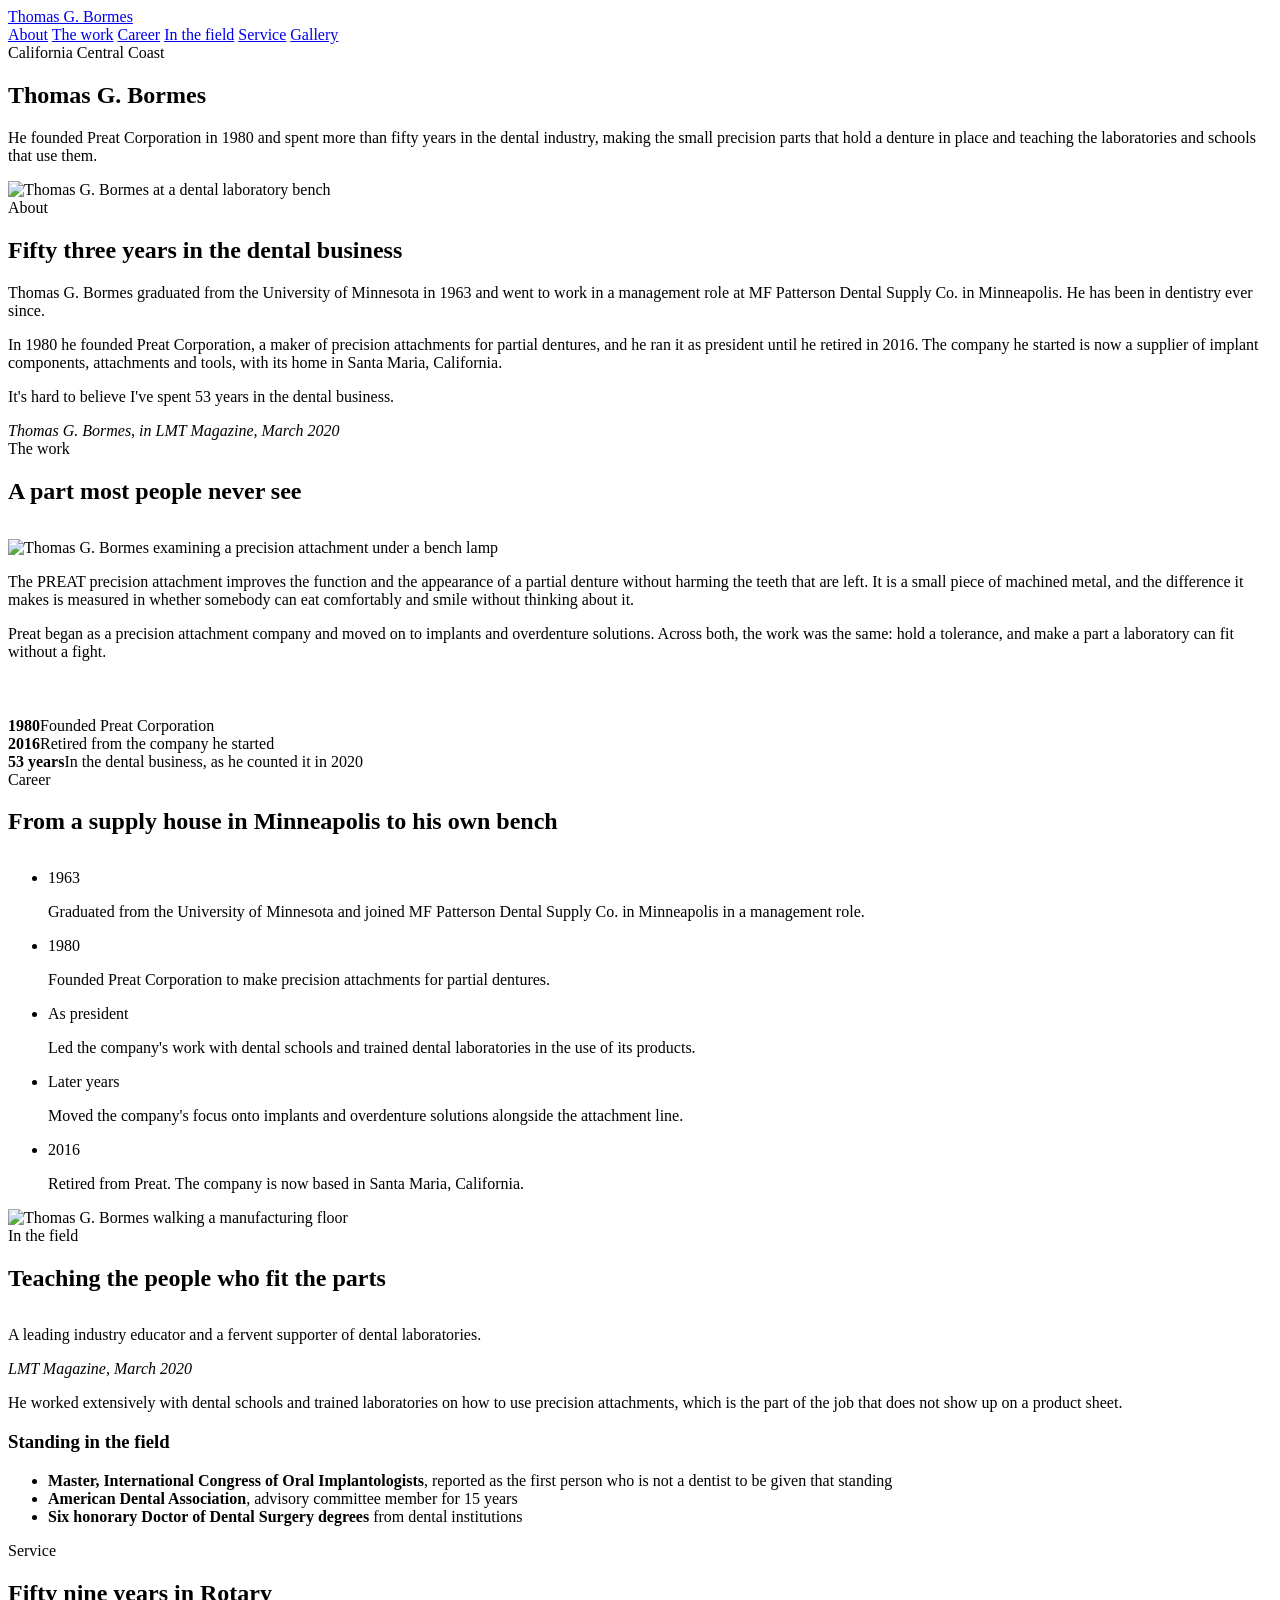
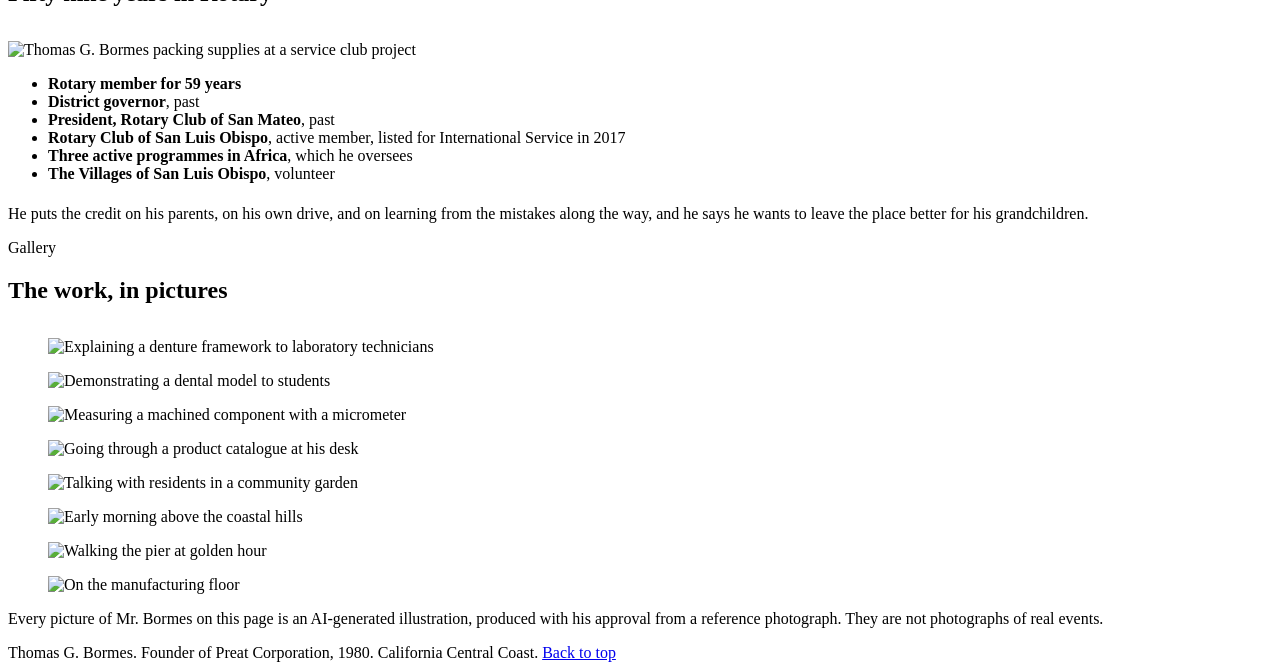
==== index.html @ 0acda12f "Add files via upload" ====
<!DOCTYPE html>
<html lang="en">
<head>
<meta charset="utf-8">
<meta name="viewport" content="width=device-width, initial-scale=1, shrink-to-fit=no">
<meta name="robots" content="noindex, nofollow"><!-- staging on github.io. Remove this line and the Disallow in robots.txt when the site moves to his own domain. -->
<title>Thomas G. Bormes | Founder of Preat Corporation</title>
<meta name="description" content="Thomas G. Bormes founded Preat Corporation in 1980 and spent more than fifty years in the dental industry, building precision attachments for dentures and teaching the laboratories and schools that use them.">
<link rel="icon" href="img/favicon.ico">
<link href="css/bundle.min.css" rel="stylesheet">
<link href="css/style.css" rel="stylesheet">
<link href="css/tb.css" rel="stylesheet">
</head>
<body class="tb">

<nav class="tb-nav">
  <div class="tb-wrap">
    <a class="tb-brand" href="#home">Thomas G. Bormes</a>
    <div class="tb-links">
      <a href="#about">About</a>
      <a href="#work">The work</a>
      <a href="#career">Career</a>
      <a href="#field">In the field</a>
      <a href="#service">Service</a>
      <a href="#gallery">Gallery</a>
    </div>
  </div>
</nav>

<section id="home" class="tb-hero">
  <span class="tb-scrim"></span>
  <div class="tb-wrap">
    <span class="tb-eyebrow">California Central Coast</span>
    <h1>Thomas G. Bormes</h1>
    <div class="tb-rule"></div>
    <p>He founded Preat Corporation in 1980 and spent more than fifty years in the dental industry, making the small precision parts that hold a denture in place and teaching the laboratories and schools that use them.</p>
  </div>
</section>

<section id="about">
  <div class="tb-wrap">
    <div class="tb-grid tb-two">
      <div class="tb-portrait"><img src="img/01-portrait.jpg" alt="Thomas G. Bormes at a dental laboratory bench" width="760" height="950"></div>
      <div>
        <span class="tb-eyebrow">About</span>
        <h2>Fifty three years in the dental business</h2>
        <p>Thomas G. Bormes graduated from the University of Minnesota in 1963 and went to work in a management role at MF Patterson Dental Supply Co. in Minneapolis. He has been in dentistry ever since.</p>
        <p>In 1980 he founded Preat Corporation, a maker of precision attachments for partial dentures, and he ran it as president until he retired in 2016. The company he started is now a supplier of implant components, attachments and tools, with its home in Santa Maria, California.</p>
        <div class="tb-quote">
          <p>It's hard to believe I've spent 53 years in the dental business.</p>
          <cite>Thomas G. Bormes, in LMT Magazine, March 2020</cite>
        </div>
      </div>
    </div>
  </div>
</section>

<section class="tb-cream" id="work">
  <div class="tb-wrap">
    <span class="tb-eyebrow">The work</span>
    <h2>A part most people never see</h2>
    <div class="tb-rule"></div>
    <div class="tb-grid tb-two" style="margin-top:34px">
      <div class="tb-shot"><img src="img/03-bench.jpg" alt="Thomas G. Bormes examining a precision attachment under a bench lamp" width="1200" height="900"></div>
      <div>
        <p>The PREAT precision attachment improves the function and the appearance of a partial denture without harming the teeth that are left. It is a small piece of machined metal, and the difference it makes is measured in whether somebody can eat comfortably and smile without thinking about it.</p>
        <p>Preat began as a precision attachment company and moved on to implants and overdenture solutions. Across both, the work was the same: hold a tolerance, and make a part a laboratory can fit without a fight.</p>
      </div>
    </div>
    <div class="tb-facts" style="margin-top:56px">
      <div class="tb-fact"><b>1980</b><span>Founded Preat Corporation</span></div>
      <div class="tb-fact"><b>2016</b><span>Retired from the company he started</span></div>
      <div class="tb-fact"><b>53 years</b><span>In the dental business, as he counted it in 2020</span></div>
    </div>
  </div>
</section>

<section id="career">
  <div class="tb-wrap">
    <span class="tb-eyebrow">Career</span>
    <h2>From a supply house in Minneapolis to his own bench</h2>
    <div class="tb-rule"></div>
    <div class="tb-grid tb-two" style="margin-top:34px">
      <div>
        <ul class="tb-time">
          <li><span class="tb-when">1963</span><p>Graduated from the University of Minnesota and joined MF Patterson Dental Supply Co. in Minneapolis in a management role.</p></li>
          <li><span class="tb-when">1980</span><p>Founded Preat Corporation to make precision attachments for partial dentures.</p></li>
          <li><span class="tb-when">As president</span><p>Led the company's work with dental schools and trained dental laboratories in the use of its products.</p></li>
          <li><span class="tb-when">Later years</span><p>Moved the company's focus onto implants and overdenture solutions alongside the attachment line.</p></li>
          <li><span class="tb-when">2016</span><p>Retired from Preat. The company is now based in Santa Maria, California.</p></li>
        </ul>
      </div>
      <div class="tb-shot"><img src="img/05-floor.jpg" alt="Thomas G. Bormes walking a manufacturing floor" width="760" height="950"></div>
    </div>
  </div>
</section>

<section class="tb-deep" id="field">
  <div class="tb-wrap">
    <span class="tb-eyebrow">In the field</span>
    <h2>Teaching the people who fit the parts</h2>
    <div class="tb-rule"></div>
    <div class="tb-grid tb-two" style="margin-top:34px">
      <div>
        <div class="tb-quote">
          <p>A leading industry educator and a fervent supporter of dental laboratories.</p>
          <cite>LMT Magazine, March 2020</cite>
        </div>
        <p>He worked extensively with dental schools and trained laboratories on how to use precision attachments, which is the part of the job that does not show up on a product sheet.</p>
      </div>
      <div>
        <h3>Standing in the field</h3>
        <ul class="tb-list">
          <li><b>Master, International Congress of Oral Implantologists</b>, reported as the first person who is not a dentist to be given that standing</li>
          <li><b>American Dental Association</b>, advisory committee member for 15 years</li>
          <li><b>Six honorary Doctor of Dental Surgery degrees</b> from dental institutions</li>
        </ul>
        <!-- Needs Client Confirmation: the year of the ICOI Master honour, the years on the ADA advisory committee, and which schools awarded the six honorary doctorates. No published source gives any of them, so no years appear above. -->
      </div>
    </div>
  </div>
</section>

<section id="service">
  <div class="tb-wrap">
    <span class="tb-eyebrow">Service</span>
    <h2>Fifty nine years in Rotary</h2>
    <div class="tb-rule"></div>
    <div class="tb-grid tb-two" style="margin-top:34px">
      <div class="tb-shot"><img src="img/09-service.jpg" alt="Thomas G. Bormes packing supplies at a service club project" width="1200" height="900"></div>
      <div>
        <ul class="tb-list">
          <li><b>Rotary member for 59 years</b></li>
          <li><b>District governor</b>, past</li>
          <li><b>President, Rotary Club of San Mateo</b>, past</li>
          <li><b>Rotary Club of San Luis Obispo</b>, active member, listed for International Service in 2017</li>
          <li><b>Three active programmes in Africa</b>, which he oversees</li>
          <li><b>The Villages of San Luis Obispo</b>, volunteer</li>
        </ul>
        <p style="margin-top:22px">He puts the credit on his parents, on his own drive, and on learning from the mistakes along the way, and he says he wants to leave the place better for his grandchildren.</p>
      </div>
    </div>
  </div>
</section>

<section class="tb-deep" id="gallery">
  <div class="tb-wrap">
    <span class="tb-eyebrow">Gallery</span>
    <h2>The work, in pictures</h2>
    <div class="tb-rule"></div>
    <div class="tb-gallery" style="margin-top:34px">
      <figure><img src="img/06-techs.jpg" alt="Explaining a denture framework to laboratory technicians" width="1100" height="917"></figure>
      <figure><img src="img/07-students.jpg" alt="Demonstrating a dental model to students" width="1200" height="900"></figure>
      <figure><img src="img/08-inspect.jpg" alt="Measuring a machined component with a micrometer" width="1200" height="900"></figure>
      <figure><img src="img/11-catalogue.jpg" alt="Going through a product catalogue at his desk" width="1200" height="900"></figure>
      <figure><img src="img/10-garden.jpg" alt="Talking with residents in a community garden" width="1200" height="900"></figure>
      <figure><img src="img/04-morning.jpg" alt="Early morning above the coastal hills" width="760" height="950"></figure>
      <figure><img src="img/12-pier.jpg" alt="Walking the pier at golden hour" width="1200" height="900"></figure>
      <figure><img src="img/05-floor.jpg" alt="On the manufacturing floor" width="760" height="950"></figure>
    </div>
    <p class="tb-note">Every picture of Mr. Bormes on this page is an AI-generated illustration, produced with his approval from a reference photograph. They are not photographs of real events.</p>
  </div>
</section>

<footer class="tb-foot">
  <div class="tb-wrap">
    <span>Thomas G. Bormes. Founder of Preat Corporation, 1980. California Central Coast.</span>
    <span><a href="#home">Back to top</a></span>
  </div>
</footer>
<!-- No contact form: this build had no email address on file for him, and an address is never guessed. Add a FormSubmit form here once he supplies one. -->
<script src="js/tb.js"></script>
</body>
</html>
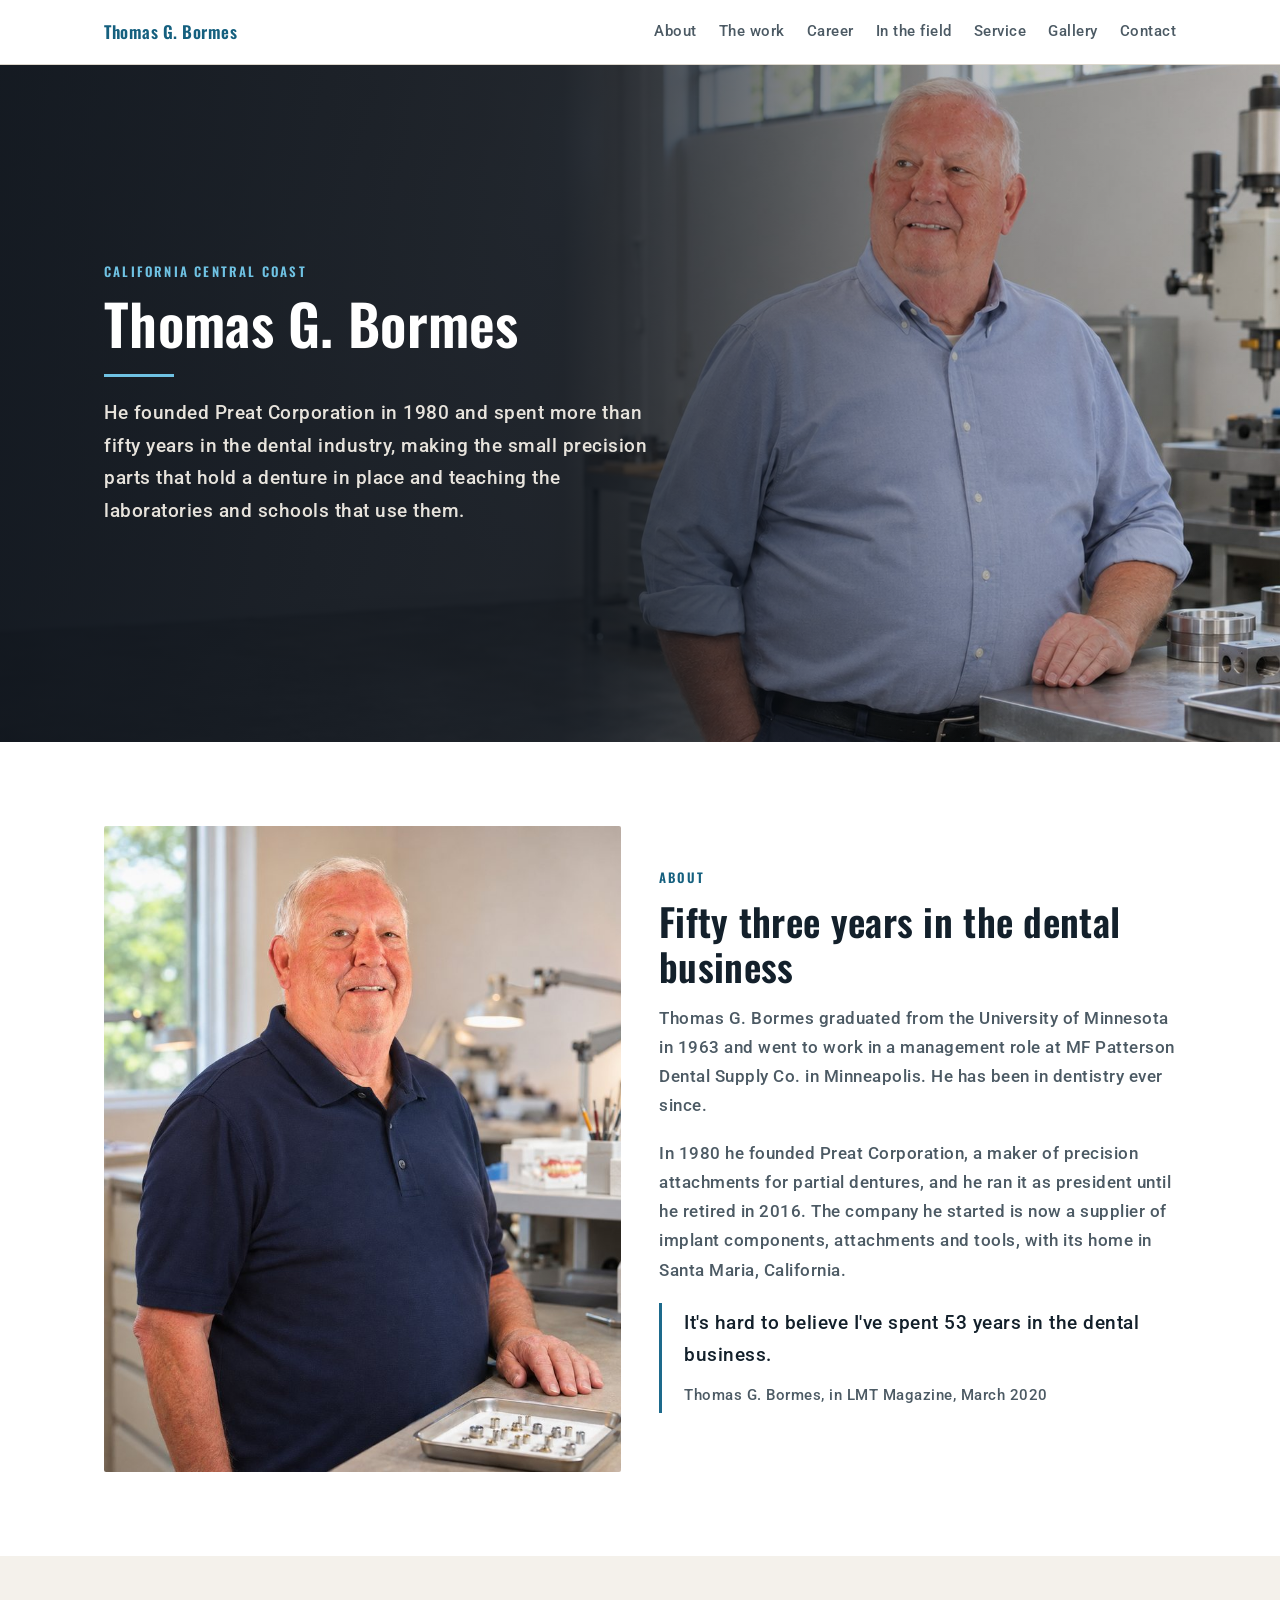
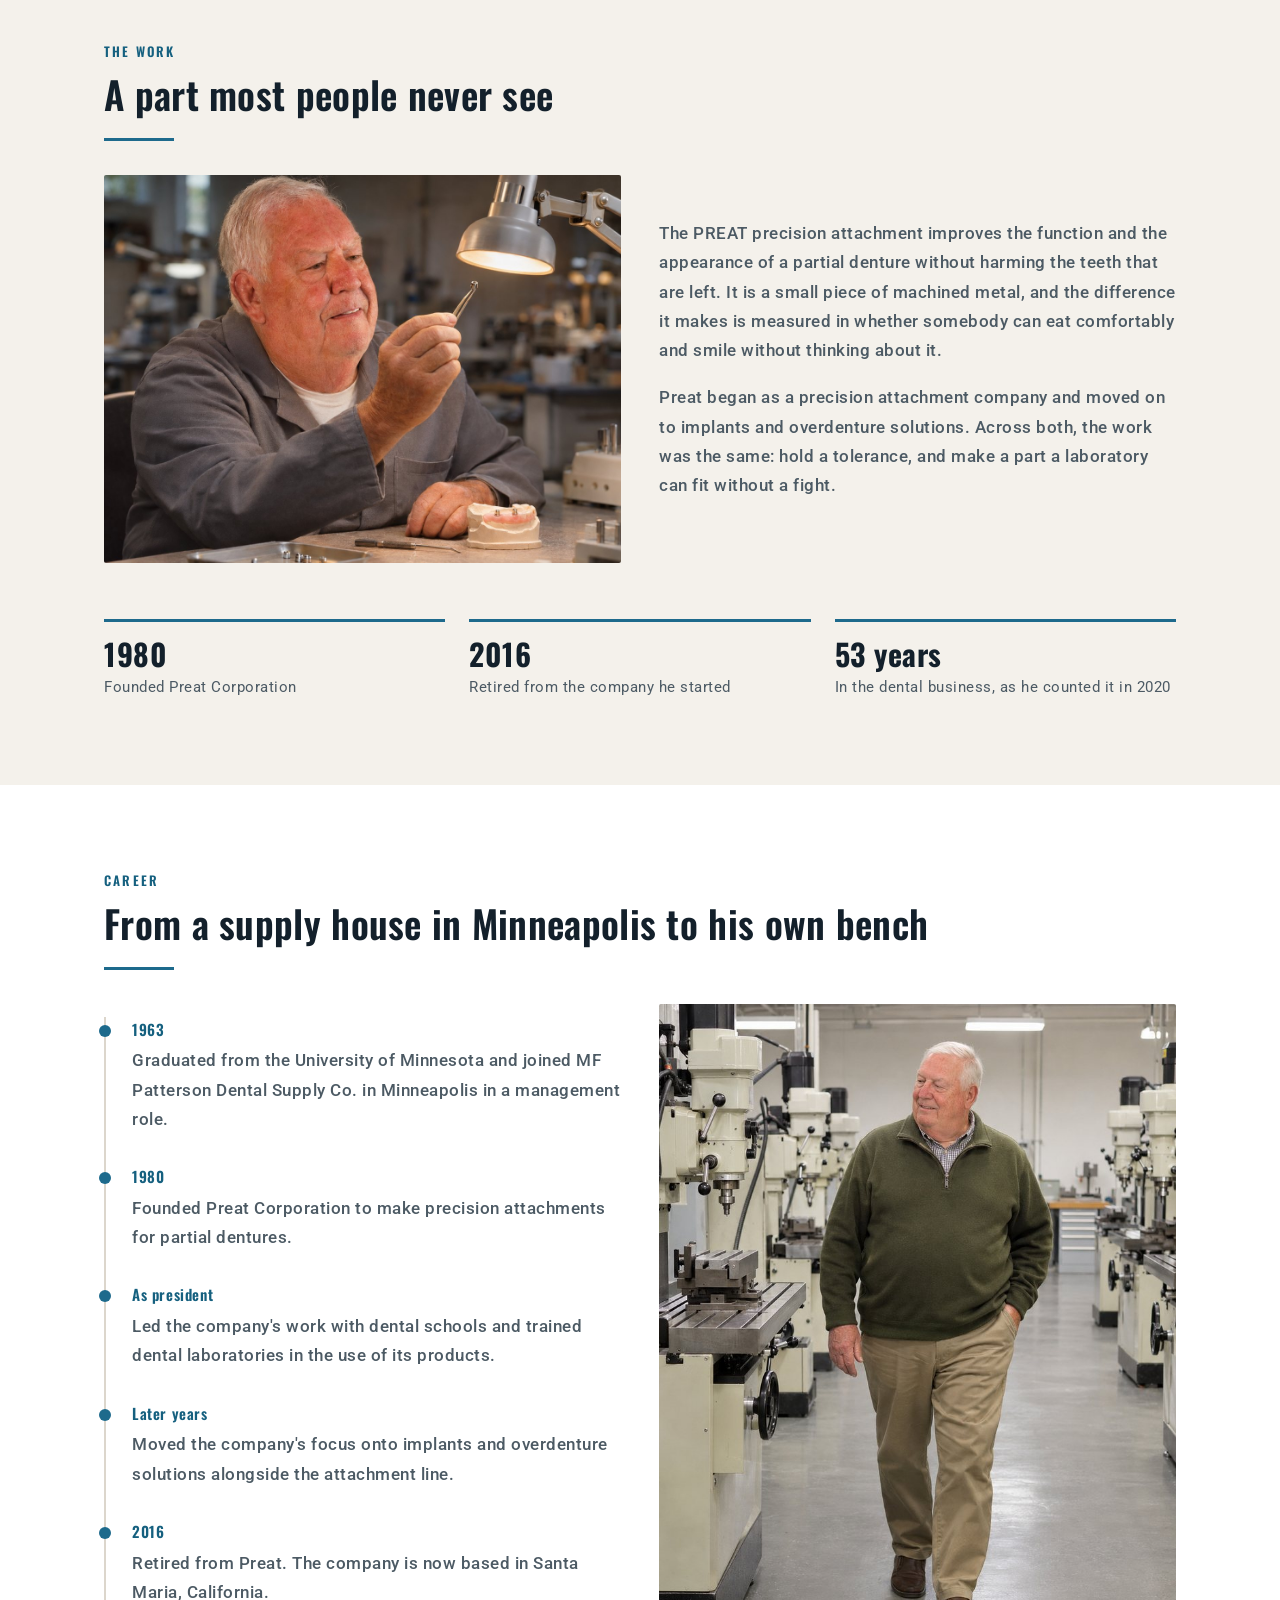
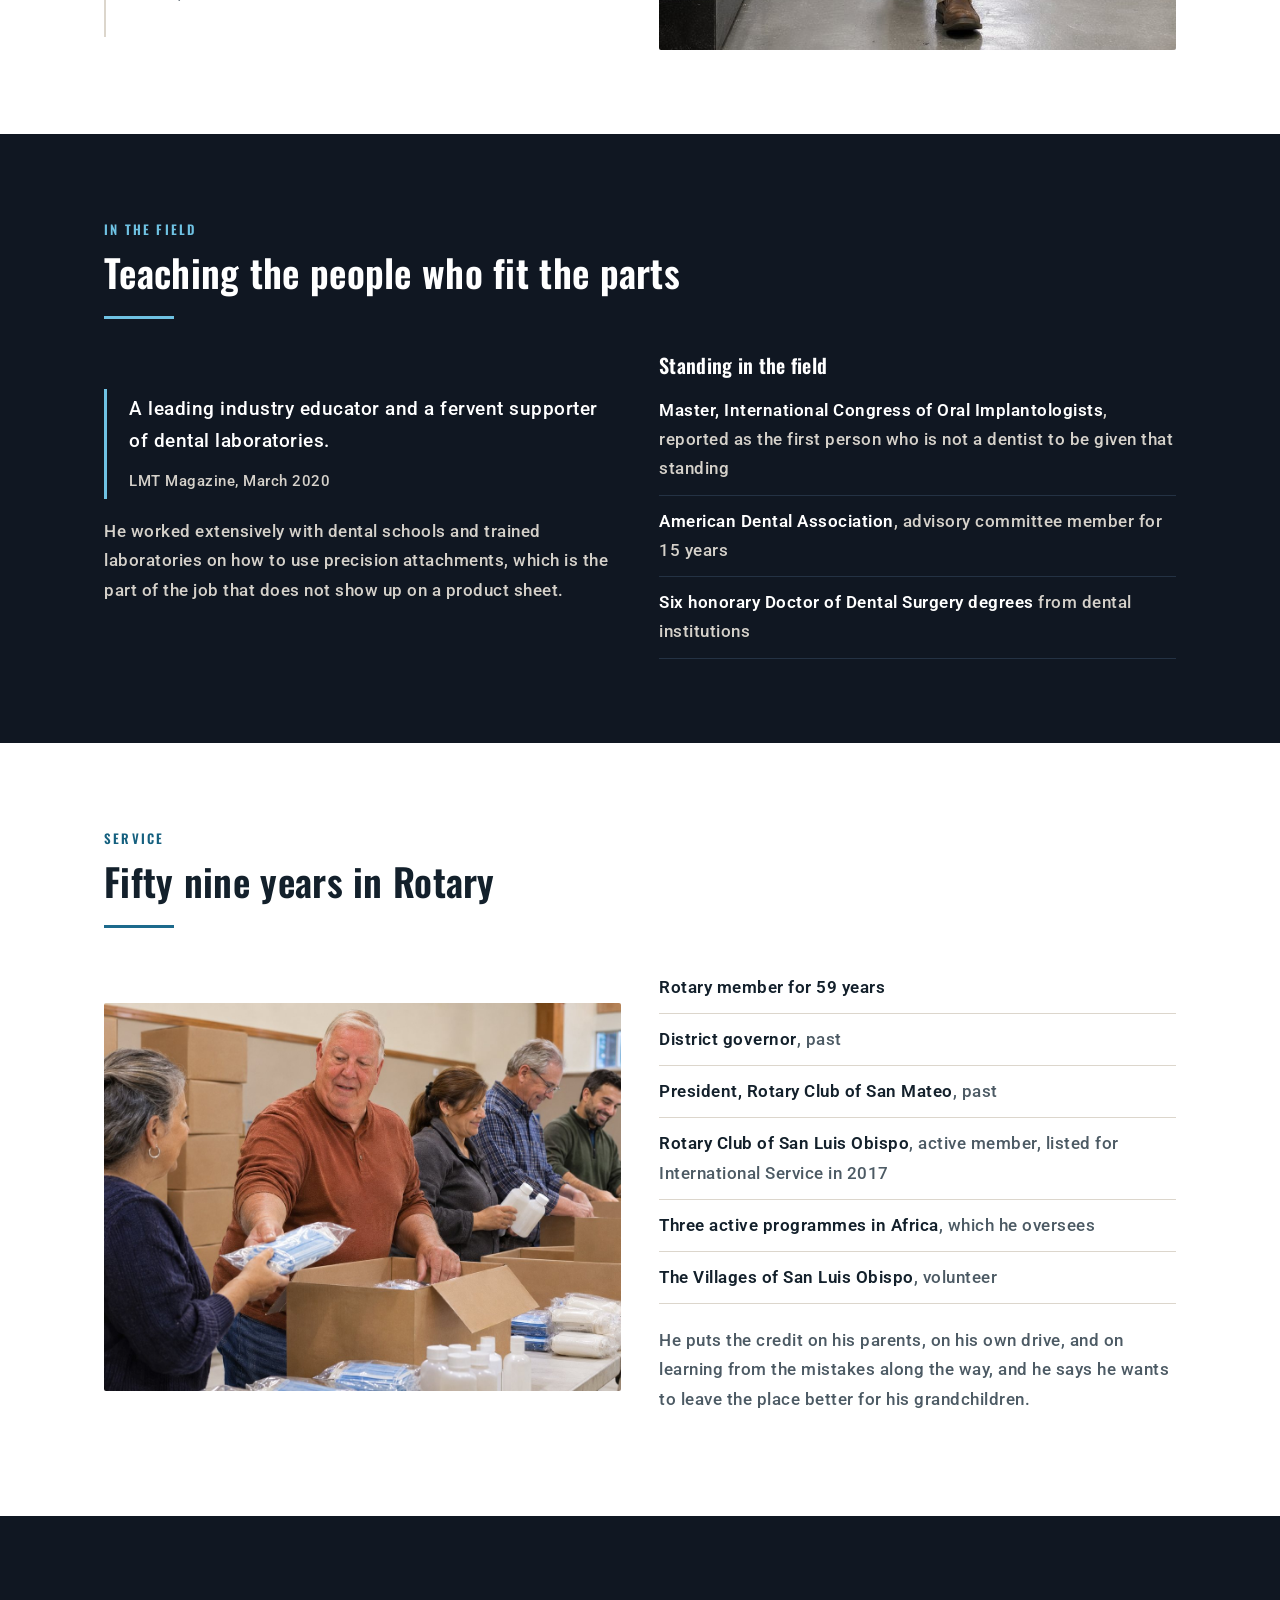
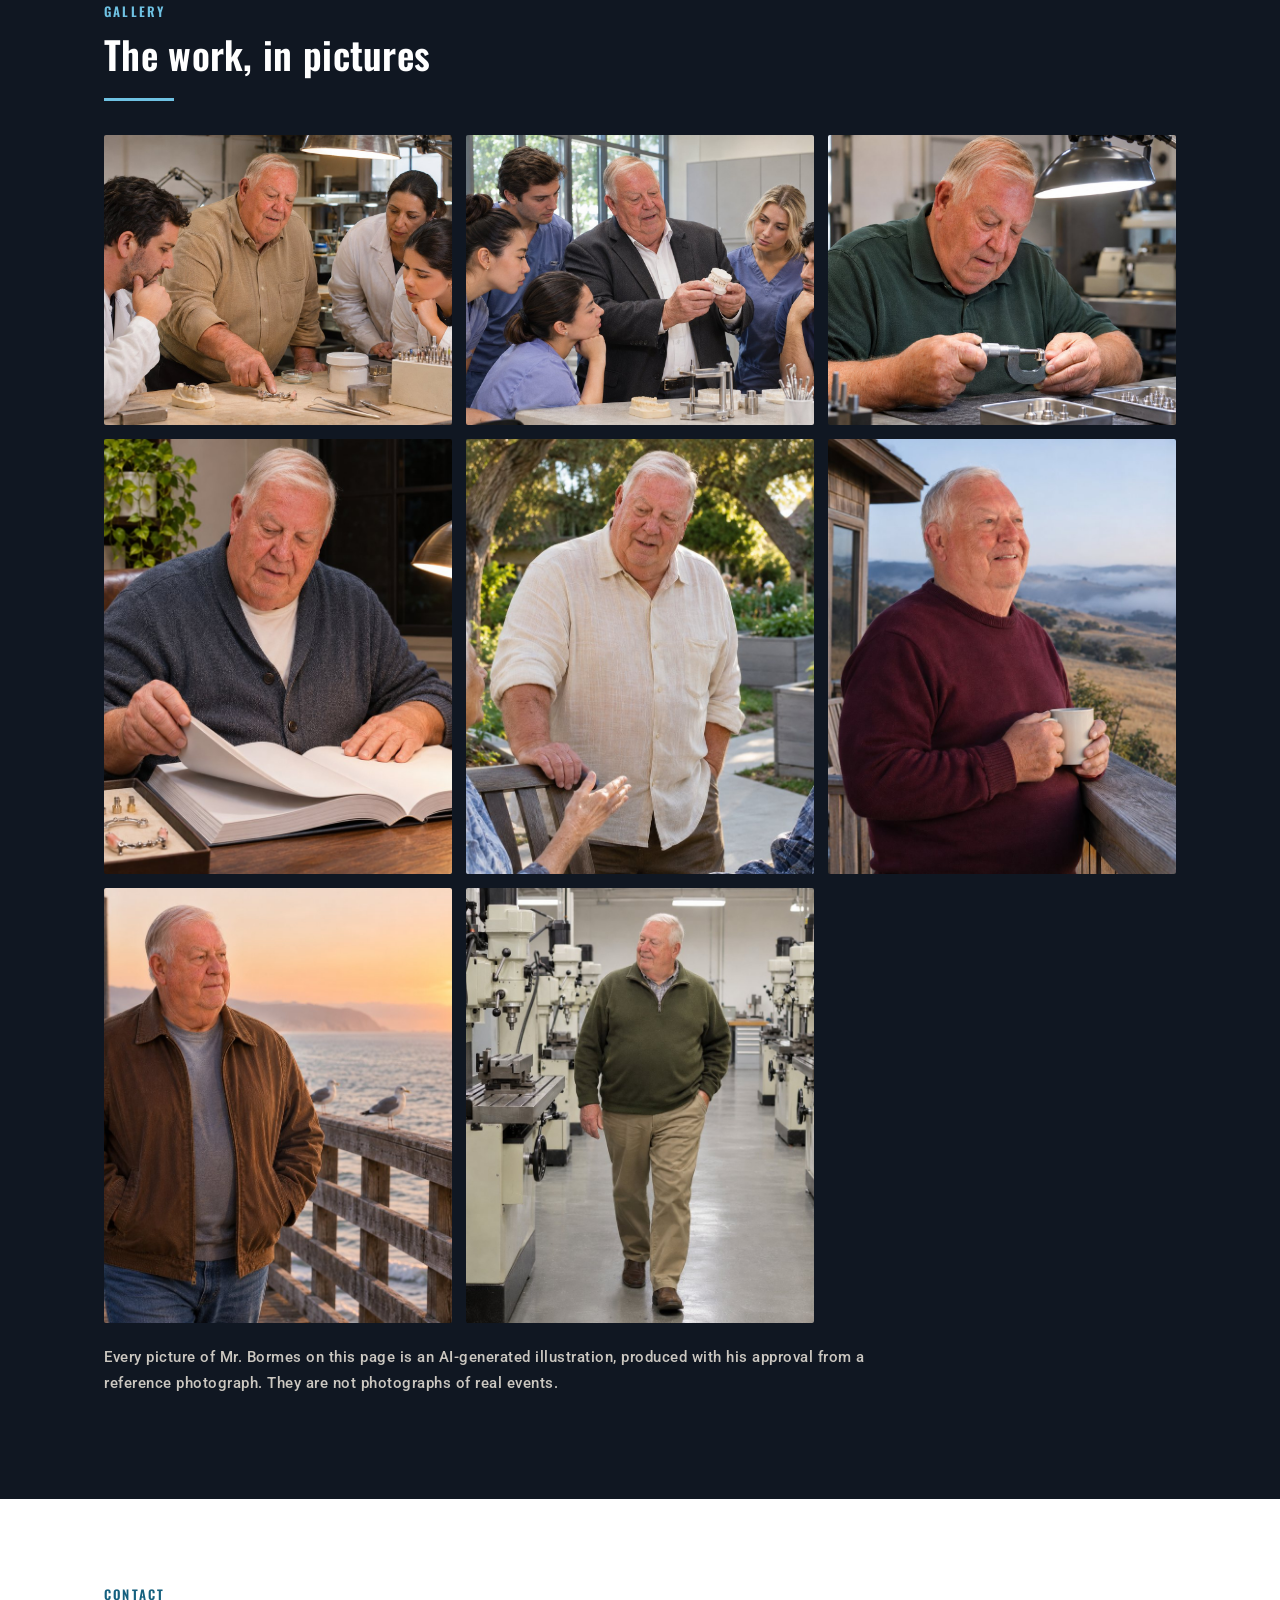
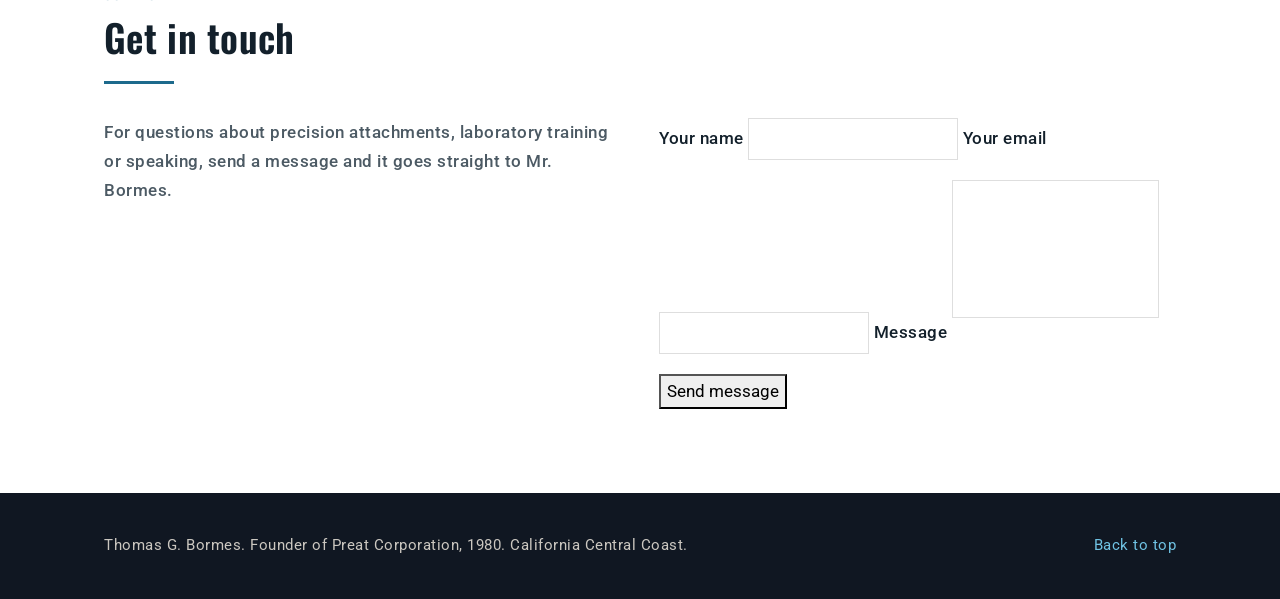
==== commit 5e97ae3e: "Add files via upload" ====
--- a/index.html
+++ b/index.html
@@ -23,6 +23,7 @@
       <a href="#field">In the field</a>
       <a href="#service">Service</a>
       <a href="#gallery">Gallery</a>
+      <a href="#contact">Contact</a>
     </div>
   </div>
 </nav>
@@ -162,13 +163,39 @@
   </div>
 </section>
 
+<section id="contact">
+  <div class="tb-wrap">
+    <span class="tb-eyebrow">Contact</span>
+    <h2>Get in touch</h2>
+    <div class="tb-rule"></div>
+    <div class="tb-grid tb-two" style="margin-top:34px;align-items:start">
+      <div>
+        <p style="margin-top:0">For questions about precision attachments, laboratory training or speaking, send a message and it goes straight to Mr. Bormes.</p>
+      </div>
+      <form class="tb-form" action="https://formsubmit.co/thomgbormes@gmail.com" method="POST">
+        <input type="hidden" name="_subject" value="Message from your website">
+        <input type="hidden" name="_captcha" value="false">
+        <input type="hidden" name="_template" value="table">
+        <input type="hidden" name="_next" value="https://ranatahirbilal.github.io/thomas-bormes/thanks.html">
+        <input type="text" name="_honey" style="display:none" tabindex="-1" autocomplete="off">
+        <label for="cf-name">Your name</label>
+        <input id="cf-name" type="text" name="name" required autocomplete="name">
+        <label for="cf-email">Your email</label>
+        <input id="cf-email" type="email" name="email" required autocomplete="email">
+        <label for="cf-msg">Message</label>
+        <textarea id="cf-msg" name="message" rows="5" required></textarea>
+        <button type="submit">Send message</button>
+      </form>
+    </div>
+  </div>
+</section>
+
 <footer class="tb-foot">
   <div class="tb-wrap">
     <span>Thomas G. Bormes. Founder of Preat Corporation, 1980. California Central Coast.</span>
     <span><a href="#home">Back to top</a></span>
   </div>
 </footer>
-<!-- No contact form: this build had no email address on file for him, and an address is never guessed. Add a FormSubmit form here once he supplies one. -->
 <script src="js/tb.js"></script>
 </body>
 </html>
--- a/css/style.css
+++ b/css/style.css
@@ -0,0 +1,1469 @@
+/* ===================================
+    Table of Content
+====================================== */
+
+/*  
+  - Fonts
+  - Scrollbar
+  - General   
+  - Loader
+  - Navbar
+  - Side Menu
+  - Banner
+  - About Section
+  - Skills Section
+  - Work Section
+  - Reviews Section
+  - Client Section
+  - Blog section
+  - Contact Section
+  - Media Queries
+*/
+
+@import url('https://fonts.googleapis.com/css2?family=Oswald:wght@300;400;500;600;700&display=swap');
+@import url('https://fonts.googleapis.com/css2?family=Roboto:wght@100;300;400;500&display=swap');
+
+/* ===================================
+    Scrollbar
+====================================== */
+
+::-webkit-scrollbar {
+width: 8px;
+}
+::-webkit-scrollbar-track {
+width: 12px;
+border-left: 0 solid white;
+border-right: 0 solid white;
+}
+::-webkit-scrollbar-thumb {
+background:linear-gradient(30deg, #390e85  20%, #e41f50  80%);
+width: 0;
+height: 25%;
+transition: .5s ease;
+cursor: pointer;
+}
+
+
+/* ===================================
+    General
+====================================== */
+/
+
+body {
+ font-family: 'Roboto', sans-serif;
+  overflow-x: hidden;
+}
+
+span {
+  font-weight: 400;
+}
+
+a {
+  text-decoration: none;
+}
+
+
+/*Headings*/
+
+.heading {
+  font-size: 60px;
+  color: #202020;
+  font-weight: 700;
+  margin-bottom: 50px;
+  text-transform: uppercase;
+  font-family: 'Oswald', sans-serif;
+}
+.subheading{
+  color: #202020;
+  font-size: 18px; 
+  margin-bottom: 30px;
+  font-weight: 400;
+}
+
+.text {
+  font-size: 18px;
+  font-weight: 400;
+  color: #202020;
+  line-height: 32px;
+
+}
+.pink-text{
+  color: #e41f50;
+  font-weight: 700;
+}
+
+/*Social Icons*/
+
+.social-icons ul {
+  margin-bottom: 0px;
+}
+
+.social-icons ul li {
+  font-size: 15px;
+  display: inline-block;
+  margin-right: 5px;
+  margin-left: 5px;
+}
+
+.social-icons ul li a {
+  overflow: hidden;
+  border-radius: 50%;
+  display: block;
+  color: #fff;
+  height: 40px;
+  line-height: 40px;
+  width: 40px;
+  border: 1px solid transparent;
+  text-align: center;
+}
+
+/*Social icons hover*/
+.facebook-hovr:hover {color: #4267B2; transition: all 0.5s ease; background-color: #fff;}
+.twitter-hovr:hover {color: #1DA1F2; transition: all 0.5s ease; background-color: #fff;}
+.google-plus-hovr:hover {color: #fff; transition: all 0.5s ease;background-color: #fff;}
+.linked-in-hovr:hover {color: #2867B2; transition: all 0.5s ease; background-color: #fff;}
+.instagram-hovr:hover {color: #db4a39; transition: all 0.5s ease; background-color: #fff;}
+.gmail-hovr:hover {color: #D44638; transition: all 0.5s ease; background-color: #fff;}
+
+/*Social icons background hover*/
+
+.facebook-hover:hover {color: #fff; transition: all 0.5s ease; background-color: #4267B2;}
+.twitter-hover:hover {color: #fff; transition: all 0.5s ease; background-color: #1DA1F2;}
+.google-plus-hover:hover {color: #fff; transition: all 0.5s ease;background-color: #db4a39;}
+.linked-in-hover:hover {color: #fff; transition: all 0.5s ease; background-color: #2867B2;}
+.instagram-hover:hover{color: #fff !important;  transition: all .5s ease; 
+  background:linear-gradient(to bottom, #aa2fb5 0%, #f1762c 93%)!important;}
+.gmail-hover:hover {color: #fff; transition: all 0.5s ease; background-color: #D44638;}
+
+
+/*Button*/
+
+.btn {
+  z-index: 2;
+  letter-spacing: .5px;
+  border-radius: 0;
+  font-weight: 500;
+  overflow: hidden;
+  position: absolute;
+  line-height: inherit;
+  display: inline-block;
+  color: #fff;
+  border: 2px solid transparent;
+  text-transform: uppercase;
+  transition: all .5s ease !important;
+}
+
+.btn.button {
+  font-size: 14px !important;
+  font-weight: 500;
+  color: #fff;
+  padding: 9px 30px !important;
+  line-height: 1.8em !important;
+  cursor: pointer;
+  display: inline-block;
+  position: relative;
+  transition: 0.5s;
+  font-family: 'Roboto', sans-serif;
+}
+
+.btn.btn-rounded {
+  border-radius: 50px;
+}
+
+.btn.white-btn {
+  background: #fff;
+  border-color: #fff;
+  color: #4c4c4c;
+}
+
+.btn.pink-btn {
+  background: #e41f50;
+  border-color: #e41f50;
+}
+
+.btn.pruple-btn {
+  background: #390e85;
+  border-color:#390e85;
+}
+
+
+/*Button hover*/
+
+.btn.btn-hvr-pink:hover {
+  background-color: #e41f50;
+  border-color: #e41f50;
+  color: #fefefe;
+}
+
+.btn.btn-hvr-purple:hover {
+  background-color: #390e85;
+  border-color: #390e85;
+  color: #fff;
+}
+
+/* ===================================
+   Loader
+====================================== */
+.loader {
+  height: 100%;
+  width: 100%;
+  position: fixed;
+  overflow: hidden;
+  z-index: 11111111;
+  background: #FFFFFF;
+  display: flex;
+  justify-content: center;
+  flex-direction: column;
+  align-items: center;
+}
+.loader-spinner {
+  position: relative;
+  height: 100px;
+  width: 100px;
+  border: 4px solid transparent;
+  border-top-color: #e41f50;
+  border-left-color: #e41f50;
+  border-radius: 50%;
+  animation: spin 1.5s linear infinite;
+}
+.loader-spinner::before {
+  top: 15px;
+  left: 15px;
+  right: 15px;
+  bottom: 15px;
+  content: "";
+  position: absolute;
+  border: 4px solid transparent;
+  border-top-color:  #390e85;
+  border-left-color:  #390e85;
+  border-radius: 50%;
+  -webkit-animation: spinBack 1s linear infinite;
+  animation: spinBack 1s linear infinite;
+}
+@-webkit-keyframes spin {
+from {
+-webkit-transform: rotate(0deg);
+transform: rotate(0deg);
+}
+to {
+-webkit-transform: rotate(360deg);
+transform: rotate(360deg);
+}
+}
+@keyframes spin {
+from {
+-webkit-transform: rotate(0deg);
+transform: rotate(0deg);
+}
+to {
+-webkit-transform: rotate(360deg);
+transform: rotate(360deg);
+}
+}
+@-webkit-keyframes spinBack {
+from {
+-webkit-transform: rotate(0deg);
+transform: rotate(0deg);
+}
+to {
+-webkit-transform: rotate(-720deg);
+transform: rotate(-720deg);
+}
+}
+@keyframes spinBack {
+from {
+-webkit-transform: rotate(0deg);
+transform: rotate(0deg);
+}
+to {
+-webkit-transform: rotate(-720deg);
+transform: rotate(-720deg);
+}
+}
+/* ===================================
+    Navbar
+====================================== */
+
+
+/* nav top default */
+
+.navbar.navbar-top-default {
+  position: absolute;
+  top: 0;
+  z-index: 99;
+  overflow: hidden;
+  height: 200px;
+  width: 100%;
+  -webkit-transition: all .1s ease;
+  -moz-transition: all .1s ease;
+  -ms-transition: all .1s ease;
+  -o-transition: all .1s ease;
+  transition: all .1s ease;
+  background-color: transparent;
+}
+
+
+.header-appear .navbar-top-default {
+  height: 90px;
+  position: fixed;
+  z-index: 999;
+  background: linear-gradient(30deg, rgba(53, 13, 130, 0.9) 0%, rgba(128, 33, 181, 0.9) 100%);
+  -webkit-animation-name: animationFade;
+  -o-animation-name: animationFade;
+  animation-name: animationFade;
+  -webkit-animation-duration: 1s;
+  -o-animation-duration: 1s;
+  animation-duration: 1s;
+  -webkit-animation-fill-mode: both;
+  -o-animation-fill-mode: both;
+  animation-fill-mode: both;
+  -webkit-box-shadow: 0 10px 10px -10px rgba(0, 0, 0, 0.35);
+  box-shadow: 0 10px 10px -10px rgba(0, 0, 0, 0.35);
+}
+
+.header-appear .navbar-top-default .sidemenu_btn{
+  top: 30px;
+}
+
+@keyframes animationFade {
+    from { opacity: 0; -webkit-transform: translate3d(0, -100%, 0); transform: translate3d(0, -100%, 0);
+    }
+    to { opacity: 1; -webkit-transform: none; -o-transform: none; transform: none; }
+}
+
+.navbar .navbar-nav .nav-link {
+  font-size: 16px;
+  color: #fff;
+  font-weight: 600;
+  padding: 6px 6px;
+  margin-left: 20px;
+  margin-right: 50px;
+  transition: .5s ease;
+  transition: all .6s ease;
+  border: 2px solid transparent;
+  display: block;
+  text-transform: uppercase;
+  font-family: 'Oswald', sans-serif;
+}
+
+.navbar .navbar-nav {
+  margin-left: auto;
+}
+
+.navbar .navbar-nav .nav-link.active {
+  color: #fff;
+  transition: all .6s ease;
+}
+
+.navbar .navbar-nav .nav-link:hover {
+  color: #fff;
+  transition: all .6s ease;
+}
+
+.navbar .navbar-nav .nav-link:last-child {
+  margin-right: 0;
+}
+
+.navbar .navbar-nav .nav-link:after {
+  content: '';
+  display: block;
+  margin: auto;
+  height: 3px;
+  width: 0px;
+  background: transparent;
+  transition: width .5s ease, background-color .5s ease;
+}
+
+.navbar .navbar-nav .nav-link:hover:after {
+  width: 100%;
+  background: #fff;
+}
+.navbar .navbar-nav .nav-link.active:after {
+  width: 100%;
+  background: #fff;
+}
+
+
+/*side menu button*/
+
+.sidemenu_btn {
+  width: 36px;
+  padding: 6px;
+  right: 40px;
+  top: 86px;
+  z-index: 999;
+  margin-left: 16px;
+  cursor: pointer;
+  position: absolute;
+  display: inline-block;
+}
+
+.sidemenu_btn span {
+  height: 2px;
+  width: 100%;
+  background: #fff;
+  display: block;
+  margin: auto;
+  transition: .5s ease;
+}
+
+.sidemenu_btn:hover span:first-child,
+.sidemenu_btn:hover span:last-child {
+  width: 70%;
+  background-color: #fff;
+}
+
+.sidemenu_btn:hover span:nth-child(2) {
+  background-color: #fff;
+}
+
+.sidemenu_btn span:nth-child(2) {
+  margin: 4px 0;
+}
+
+
+/* ===================================
+    Side Menu
+====================================== */
+
+.side-menu {
+  top: 0;
+  right: 0;
+  width: 30%;
+  height: 100%;
+  z-index: 9999;
+  background: #5a179b;
+  transform: translate3d(100%, 0, 0);
+  transition: transform .5s ease;
+  position: fixed;
+  overflow: hidden;
+}
+
+.side-menu.left {
+  left: 0;
+  right: auto;
+  transform: translate3d(-100%, 0, 0);
+}
+
+.side-menu.before-side {
+  width: 280px;
+}
+
+.side-menu.side-menu-active,
+.side-menu.before-side {
+  transform: translate3d(0, 0, 0);
+}
+
+.pul-menu .side-menu.side-menu-active {
+  visibility: visible;
+  opacity: 1;
+}
+
+.side-menu .navbar-brand {
+  margin: 0 0 2.5rem 0;
+}
+.side-menu  .social-icons ul li{
+  margin-left: 0;
+  margin-right: 0;
+}
+
+/*Side overlay*/
+
+#close_side_menu {
+  top: 0;
+  left: 0;
+  width: 100%;
+  height: 100%;
+  display: none;
+  z-index: 1031;
+  opacity: 0.7;
+  background-color: #011321;
+  position: fixed;
+  transition: opacity 300ms cubic-bezier(0.895, 0.03, 0.685, 0.22);
+}
+
+/*side menu image*/
+.sidemenu-image {
+  position: absolute;
+  top: 28px;
+}
+
+/*side menu close btn*/
+
+.side-menu .btn-close {
+  height: 33px;
+  width: 33px;
+  top: 30px;
+  right: 25px;
+  cursor: pointer;
+  text-align: center;
+  position: absolute;
+  display: inline-block;
+}
+
+.side-menu.before-side .btn-close {
+  display: none;
+}
+
+.side-menu .btn-close::before,
+.side-menu .btn-close::after {
+  top: 5px;
+  left: 16px;
+  height: 24px;
+  width: 2px;
+  content: ' ';
+  background: #fff;
+  position: absolute;
+}
+
+.side-menu .btn-close:before {
+  transform: rotate(45deg);
+}
+
+.side-menu .btn-close:after {
+  transform: rotate(-45deg);
+}
+
+.side-menu .btn-close:hover {
+  animation: .8s rotate;
+}
+.side-menu .btn-close:hover {
+-webkit-animation: .8s rotate;
+animation: .8s rotate;
+}
+@-webkit-keyframes rotate {
+from{
+transform: rotate(0deg);
+}
+to{
+transform: rotate(360deg);
+}
+}
+@keyframes rotates {
+from{
+transform: rotate(0deg);
+}
+to{
+transform: rotate(360deg);
+}
+}
+
+/*side menu inner-wrapper*/
+
+.side-menu .inner-wrapper {
+  height: 100%;
+  padding: 3rem 4rem;
+  position: relative;
+  overflow-y: auto;
+  display: flex;
+  align-items: center;
+  text-align: left;
+  flex-wrap: wrap;
+}
+
+.pul-menu.pushwrap .side-menu .inner-wrapper {
+  padding: 3.5rem 2.5rem;
+}
+
+.side-menu .side-nav {
+  margin-bottom: 0px;
+  margin-top: 65px;
+  display: block;
+}
+
+.side-nav .navbar-nav .nav-item {
+  opacity: 0;
+  display: block;
+  margin: 15px 0;
+  padding: 0 !important;
+  transition: all 0.8s ease 500ms;
+  transform: translateY(30px);
+}
+
+.side-nav .navbar-nav .nav-item:first-child {
+  transition-delay: .1s;
+}
+
+.side-nav .navbar-nav .nav-item:nth-child(2) {
+  transition-delay: .2s;
+}
+
+.side-nav .navbar-nav .nav-item:nth-child(3) {
+  transition-delay: .3s;
+}
+
+.side-nav .navbar-nav .nav-item:nth-child(4) {
+  transition-delay: .4s;
+}
+
+.side-nav .navbar-nav .nav-item:nth-child(5) {
+  transition-delay: .5s;
+}
+
+.side-nav .navbar-nav .nav-item:nth-child(6) {
+  transition-delay: .6s;
+}
+
+.side-nav .navbar-nav .nav-item:nth-child(7) {
+  transition-delay: .7s;
+}
+
+.side-nav .navbar-nav .nav-item:nth-child(8) {
+  transition-delay: .8s;
+}
+
+.side-nav .navbar-nav .nav-item:nth-child(9) {
+  transition-delay: .9s;
+}
+
+.side-menu.side-menu-active .side-nav .navbar-nav .nav-item {
+  transform: translateY(0);
+  opacity: 1;
+}
+
+.side-nav .navbar-nav .nav-link {
+  display: inline-table;
+  color: #fff;
+  padding: 2px 0 3px 0 !important;
+  font-size: 24px;
+  font-weight: 600;
+  line-height: normal;
+  position: relative;
+  border-radius: 0;
+  text-decoration: none;
+  text-transform: uppercase;
+  font-family: 'Montserrat', sans-serif;
+}
+
+.side-nav .navbar-nav .nav-link::after {
+  content: "";
+  left: 0;
+  width: 0;
+  bottom: 0;
+  height: 2px;
+  background: #fff;
+  overflow: hidden;
+  position: absolute;
+  display: inline-block;
+  transition: all 0.5s cubic-bezier(0, 0, 0.2, 1);
+}
+
+.side-nav .navbar-nav .nav-link:hover::after,
+.side-nav .navbar-nav .nav-link:focus::after,
+.side-nav .navbar-nav .nav-link.active::after {
+  width: 100%;
+}
+
+.side-nav .navbar-nav .nav-link.active {
+  background: transparent;
+}
+
+
+/*side menu footer */
+
+.side-menu-footer .navbar-nav {
+  transform: translateY(0);
+}
+
+.side-menu-footer p {
+  color: #fff;
+  font-size: 14px;
+}
+
+
+/* ===================================
+    Banner
+====================================== */
+.banner-section{
+  height: 100vh;
+  width: 100%;
+  background-color: #e41f50;
+}
+.banner-section .banner-slider-row{
+  height: 100vh;
+}
+.banner-section .banner-slider-row .text{
+  margin-bottom: 50px;
+}
+.banner-section .svg-div{
+  position: absolute;
+  z-index: 1;
+  right: 22%;
+  top: -70%;
+  height: 100%;
+  width: 100%;
+  transform: rotate(-46deg);
+  transition: .8s ease;
+}
+
+.banner-section .banner-content{
+  z-index: 2;
+  padding-top: 7rem;
+}
+
+.banner-section .banner-content .heading{
+  color: #fff;
+}
+.banner-section .banner-content .text{
+  color: #fff;
+}
+.banner-section .img-area img{
+  display: flex;
+  justify-content: center;
+  width: 60%;
+  margin-left: auto;
+}
+.banner-section .social-icons {
+  position: absolute;
+  z-index: 3;
+  top: 43.5%;
+}
+
+.banner-section .social-icons li{
+  display: block;
+}
+
+/* ===================================
+   About Section
+====================================== */
+
+.about-section{
+  padding-top: 190px;
+  padding-bottom: 190px;
+  background-color: #f7f8fb;
+}
+
+.about-section .text-section span{
+  color: #e41f50;
+  font-weight: 700;
+}
+
+.about-section .services{
+  padding-top: 120px;
+}
+.about-section .top-col{
+margin-bottom: 120px; 
+}
+
+.about-section .image{
+display: flex;
+justify-content: center;
+}
+.about-section .media .media-body{
+  padding-top: 25px;
+}
+.about-section .media .media-body .subheading{ 
+  text-transform: uppercase;
+  font-weight: 600;
+  font-size: 30px;
+  margin-bottom: 15px;
+  font-family: 'Oswald', sans-serif;
+}
+.about-section .media .media-body .text{
+  color: #515050; 
+  font-size: 16px;
+
+}
+
+.about-section .media .heading{
+  transition: all .5s ease;
+  font-weight: 300;
+  color: #ff3366;
+}
+.about-section .media:hover{
+cursor: pointer;
+}
+.about-section .media:hover .heading{
+transform: translateY(20px);
+transition: all .5s ease;
+}
+
+/* ===================================
+   Work Section
+====================================== */
+.work-section{
+  padding-top: 150px;
+  padding-bottom: 150px;
+}
+/*Row-1*/
+.work-section .row-1{
+  padding-bottom: 100px;
+}
+.work-section  .row-1 .heading{
+  margin-bottom: 0;
+}
+.work-section .row-1  .text{
+  color: #686868;
+  margin-top: 15px;
+}
+/*Row-2*/
+.work-section .row-2 .img-section img{
+  display: flex;
+  justify-content: center;
+  width: 100%; 
+} 
+/*Row-3*/
+.work-section .row-2 .item .text-row{
+  padding-left: 130px;
+}
+.work-section .row-2 .item .text-row {
+  padding-top: 130px;
+  text-align: left;
+}
+.work-section .row-2 .item .text-row .subheading{
+  color: #373c48;
+  font-size: 28px;
+  margin-bottom: 10px;
+}
+
+.work-section .row-2 .item .text-row .text{
+  color: #bfc4ce;
+}
+  /*Carousel buttons*/
+.work-section .row-2{
+  position: relative;
+}
+.work-section .icons {
+  display: flex;
+  justify-content: center;
+  position: absolute;
+  top: 40%;
+  z-index: 11;
+}
+.work-section  .icons i {
+  font-size: 40px;
+  color: #f6f6f6;
+  cursor: pointer;
+  transform: all .5s ease;
+}
+
+.work-section  .icons i:hover{
+  color: #e41f50;
+  transition: all .5s ease;
+}
+.work-section  .icons .left-customPrevBtn{
+  position: absolute;
+  left: -3.5rem;
+}
+.work-section  .icons .right-customNextBtn{
+  position: absolute;
+  left: 75rem;
+}
+
+/* ===================================
+   Skills Section
+====================================== */
+.skills-section{
+  padding-top: 120px;
+  padding-bottom: 150px;
+  background-color: #f7f8fb;
+}
+/*Row-2*/
+.skills-section .row-2{
+  margin-top: 100px;
+}
+.skills-section .circular-wrap .circle{
+  position: relative;
+  max-width: 210px;
+  display: inline-block;
+}
+
+.skills-section .circular-wrap .circle .counter-num {
+  position: absolute;
+  top: 50%;
+  left: 50%;
+  line-height: normal;
+  font-weight: normal;
+  -webkit-transform: translate(-50%,-50%);
+  -ms-transform: translate(-50%,-50%);
+  -o-transform: translate(-50%,-50%);
+  transform: translate(-50%,-50%);
+}
+.skills-section .circular-wrap .circle .counter-num {
+  color: #505050;
+  font-size: 1.875rem;
+  font-weight: 300;
+}
+
+.skills-section .circular-wrap h5.text{
+  max-width: 184px;
+  margin-left: auto;
+  margin-right: auto;
+  font-weight: 500;
+  margin-top: 30px;
+  line-height: 25px;
+}
+/* ===================================
+    Reviews Section
+====================================== */
+.reviews-section{
+  padding-top: 125px;
+  padding-bottom: 125px;
+
+}
+.reviews-section .text-section .text{
+  padding-right: 100px;  
+  
+}
+.reviews-section .carousel-section .testimonial-image {
+  width: 80px;
+  height: 80px;
+  display: block;
+  margin: auto;
+}
+.reviews-section .carousel-section .testimonials .quote i {
+  color: #390e85;
+  font-style: italic;
+  font-size: 30px;
+}
+.reviews-section .carousel-section .testimonials .text {
+  text-align: center;
+  margin-top: 34px;
+
+}
+.reviews-section .carousel-section .testimonials .subheading {
+  font-size: 24px;
+  margin-top: 25px;
+}
+
+/* ===================================
+    Client-Section
+====================================== */
+.client-section {
+  padding-bottom: 150px;
+}
+.client-section .owl-carousel .owl-item img{
+  width: 80%;
+  margin-left: auto;
+  margin-right: auto;
+}
+/* ===================================
+    Blog Section
+====================================== */
+.blog-section{
+  padding-top: 170px;
+  padding-bottom: 170px;
+  background-color: #f7f8fb;
+}
+.blog-section  .text-section{
+  padding-top: 25px;
+}
+.blog-section  .text-section .text{
+  padding-right: 50px;
+  margin-bottom: 50px;
+}
+/* ===================================
+    Contact-Section
+====================================== */
+.contact-section{
+  padding-top: 170px;
+}
+.contact-section .form-sec{
+  padding-right: 60px;
+}
+.contact-section .heading{
+  font-size:  40px;
+}
+.contact-section .form-group{
+  margin-bottom: 25px;
+}
+
+.contact-section .form-control{
+  padding: 1.375rem 1.75rem;
+}
+.contact-section .form-control:focus{
+  color: #000;
+  border-color: #ced4da;;
+  box-shadow: 0 0 0 0.2rem transparent;
+}
+
+.contact-section .form-sec .btn.button{
+  width: 100%;
+}
+.contact-section .form-sec .button-center {
+  width: 100%;
+  margin: 15px 20px 0 20px;
+}
+
+/*Address sec*/
+.contact-section .address-sec{
+  padding-left: 40px;
+}
+.contact-section .address-sec .text{
+  color: #252525;
+  opacity: 0.9;
+  font-weight: 400;
+}
+.contact-section .address-sec .text{
+  color: #18212e;
+  line-height: 25px;
+  font-size: 17px;
+}
+.contact-section .address-sec .media {
+  margin-top: 40px;
+}
+
+.contact-section .address-sec .media i {
+  font-size: 25px;
+  color: #390e85;
+}
+
+.contact-section .address-sec .media-body {
+  margin-left: 20px;
+}
+
+.contact-section .address-sec .media-body .text {
+  margin-top: 0;
+  margin-bottom: 0;
+  color: #252525;
+  font-size: 16px;
+}
+
+.contact-section .address-sec .media-body span {
+  margin-left: 20px;
+}
+.contact-section .address-sec .media .media-body ul{
+  margin-bottom: 0;
+}
+.contact-section .address-sec .media .media-body li{
+  list-style: none;
+
+  display: inline-block;
+}
+/* ===================================
+    Footer
+====================================== */
+
+footer {
+  padding-top: 160px;
+  padding-bottom: 120px;
+}
+
+footer .text{
+  margin-top: 8px !important;
+  font-size: 14px;
+  color: #888888;
+  text-align: center;
+  padding-left: 55px;
+
+}
+
+footer .social-icons ul li a{
+  color: #3c3f46;
+}
+
+/* ===================================
+    StandAlone page
+====================================== */
+.standalone-navbar.navbar.navbar-top-default{
+  height: 90px;
+  background: linear-gradient(30deg, rgba(53, 13, 130, 0.9) 0%, rgba(128, 33, 181, 0.9) 100%);
+}
+.standalone-navbar.navbar.navbar-top-default .sidemenu_btn{
+  top:32px;
+}
+/*Banner*/
+.standalone-banner {
+  background-color: #e41f50; 
+  height: 50vh;
+  display: flex;
+  align-items: center;
+  padding-top: 6rem;
+  background-size: cover;
+}
+.standalone-banner .banner-text .heading{
+  color: #fff;
+  margin-bottom: 30px;
+}
+.standalone-banner .page-breadcrumb li {
+  display: inline-block;
+  font-size: 18px;
+  font-weight: 500;
+  color: #fff;
+}
+.standalone-banner .page-breadcrumb li a {
+  color: #fff;
+  margin-right: 5px;
+  transition: all 0.3s ease;
+}
+.standalone-banner .page-breadcrumb li i {
+  color: #fff;
+}
+/*MAIN PAGE START*/
+.main-page{
+  float:left;
+  width: 100%;
+  padding-top: 120px;
+  padding-bottom: 120px;
+}
+.main-page .standalone-heading{
+  padding-bottom: 100px;
+}
+.main-page .standalone-heading .heading{
+  font-size: 50px;
+}
+ 
+.main-page .standalone-area .heading{
+ font-size:40px;
+ margin-bottom: 20px;
+}
+.main-page .row-image{
+  position: relative;
+}
+.main-page .row-image img {
+  width: 100%;
+  height: 100%;
+  display: block;
+}
+.standalone-area .standalone-row{
+  margin-bottom: 40px;
+}
+.standalone-area .standalone-row:last-child{
+  margin-bottom: 0;
+}
+ .main-page .standalone-row .row-text{
+  padding-left: 30px;
+  text-align: center;
+}  
+
+.standalone-row:nth-child(2) .row-text{
+  padding-left: 0;
+  padding-right: 30px;
+}
+
+/* IMAGE HOVER*/
+.standaloneoverlay {
+  opacity: 0;
+  position: absolute;
+  transition: all 0.3s ease;
+  background-image:linear-gradient(to right, #e41f50 30%, #350D82 70%);
+}
+.hover-effect:hover .standaloneoverlay {
+  opacity: .4;
+}
+.overlayBottom {
+  width: 100%;
+  height: 0;
+  bottom: 0;
+  right: 0;
+  cursor: pointer;
+  background-image:linear-gradient(to right, #e41f50 30%, #350D82 70%);
+}
+.hover-effect:hover .overlayBottom {
+  height: 100%;
+}
+
+/* ===================================
+     Media Queries
+====================================== */
+
+@media (width: 1920px){
+
+.banner-section .img-area img{
+  width: 100%;
+}  
+.banner-section .svg-div{
+  top: -52%;
+  transform: rotate(-54deg)
+
+}
+}
+@media (width: 1600px){
+.banner-section .img-area img{
+  width: 90%;
+}  
+.banner-section .svg-div{
+  top: -52%;
+  transform: rotate(-54deg)
+}
+}
+@media (max-width: 1200px){
+  /*General*/
+.heading{
+  margin-bottom: 30px;
+}
+.subheading{
+  margin-bottom: 30px;
+}
+/*Navbar*/
+.navbar.navbar-top-default{
+  height: 90px;
+} 
+.sidemenu_btn{
+  right: 10px;
+  top: 30px;
+}
+/*Side Menu*/
+.side-menu{
+  width: 50%;
+}
+.side-menu .side-nav{
+  margin-top: 100px;
+}
+  /*Banner Section*/
+.banner-section{
+  height: auto;
+}
+.banner-section .banner-slider-row{
+  height: auto;
+}
+.banner-section .svg-div{
+  display: none;
+}
+.banner-section .banner-content{
+  padding-top: 10rem;
+}
+.banner-section .button-center{
+  margin-bottom: 50px;
+}
+/*About Section*/
+.about-section .media .media-body .subheading{
+  font-size: 26px;
+}
+/*Work Section*/
+.work-section .heading br{
+  display: none;
+}
+.work-section .row-2 .item .text-row{
+  padding-left: 70px;
+}
+.work-section .icons{
+  display: none;
+}
+/*Blog section*/
+.blog-section .text-section{
+  padding-left: 55px;
+}
+/*Contact Section*/
+.contact-section .address-sec{
+  padding-left: 0;
+}
+}
+@media (max-width: 992px){
+.wow {
+  visibility: visible !important;
+  animation: none !important;
+}
+  /*General*/
+.heading{
+  margin-bottom: 30px;
+}
+  /*Navbar*/
+.navbar{
+  background: linear-gradient(30deg, rgba(53, 13, 130, 0.9) 0%, rgba(128, 33, 181, 0.9) 100%);
+}
+.sidemenu_btn{
+  top: 40px;
+  right: 22px;
+}
+/*Side Menu*/
+.side-menu{
+  width: 55%;
+}
+/*Banner Section*/
+.banner-section .banner-content{
+  padding-top: 8rem;
+}
+.banner-section .img-area img{
+  width: 72%;
+}
+.banner-section .button-center{
+  margin-bottom: 30px;
+}
+.banner-section .banner-slider-row .text{
+  margin-bottom: 30px;
+}
+/*About Section*/
+.about-section .media{
+  display: block;
+  text-align: center;
+  margin-top: 40px;
+}
+.about-section .media .mr-2{
+  margin-right: 0 !important;
+}
+.about-section .media .media-body{
+  padding-top: 0;
+}
+.about-section .services{
+  padding-top: 0;
+}
+/*Wrok Section*/
+.work-section .row-1 .heading{
+  text-align: center;
+  margin-bottom: 30px;
+}
+.work-section .row-1 .text{
+  text-align: center;
+  margin-top: 0;
+}
+.work-section .row-2 .item .text-row{
+  padding-left: 0;
+  text-align: center;
+}
+.work-section .row-2 .item .text-row .text{
+  margin-bottom: 30px;
+}
+/*Skills Section*/
+.skills-section .circular-wrap .circles{
+  margin-bottom: 40px;
+}
+/*Reviews Section*/
+.reviews-section .text-section{
+  text-align: center;
+  margin-bottom: 50px;
+}
+.reviews-section .text-section .heading br{
+  display: none;
+}
+.reviews-section .text-section .text{
+  padding-right: 0;
+}
+/*Blog Section*/
+.blog-section .img-section{
+  text-align: center;
+}
+.blog-section .text-section{
+  padding-top: 60px;
+  padding-left: 0;
+  text-align: center;
+}
+.blog-section .text-section .text{
+  padding-right: 0;
+}
+/*Contact Section*/
+.contact-section .form-sec{
+  text-align: center;
+  padding-right: 0;
+}
+.contact-section .address-sec{
+  text-align: center;
+  padding-left: 0;
+  padding-top: 60px;
+}
+.contact-section .address-sec .media{
+  display: block;
+}
+.contact-section .address-sec .media i{
+  margin-bottom: 20px;
+}
+.contact-section .address-sec .media-body{
+  margin-left: 0;
+}
+/*Footer*/
+footer .social-icons ul{
+  text-align: center;
+}
+footer .text{
+  padding-left: 0;
+}
+/*StandAlone Page*/
+
+.standalone-banner .banner-text{
+  text-align: center;
+}
+.main-page .standalone-row .row-text{
+  padding-left: 0;
+  margin-bottom: 40px;
+}
+.standalone-row:nth-child(2) .row-text{
+  padding-right: 0;
+}
+.standalone-area .standalone-row{
+  margin-bottom: 60px;
+}
+}
+@media (max-width: 767px){
+  /*General*/
+.text{
+    font-size: 16px;
+}
+.heading{
+  font-size: 35px;
+}
+.heading br{
+  display: none;
+}
+.text br{
+  display: none;
+  /*Navbar*/
+}
+.header-appear .navbar-top-default .sidemenu_btn{
+  top: 25px;
+}
+.navbar.navbar-top-default{
+  height: 70px;
+} 
+.navbar .navbar-brand img{
+  width: 80%;
+}
+.sidemenu_btn {
+  top: 25px;
+  right: 10px;
+}
+/*Side Menu*/
+.side-menu{
+  width: 100%;
+}
+.side-menu .inner-wrapper{
+  padding: 3rem 2rem;
+}
+/*Banner*/
+.banner-section .heading{
+  font-size: 45px;
+}
+.banner-section .img-area img{
+  margin-left: auto;
+  margin-right: auto;
+}
+.banner-section .social-icons{
+  display: none;
+}
+/*Footer*/
+footer .text{
+  font-size: 13px;
+}
+/*StandAlone Page */
+.standalone-banner .banner-text .heading{
+  font-size: 40px;
+}
+
+.main-page .standalone-heading .heading{
+  font-size: 40px;
+}
+.main-page .standalone-area .heading{
+  font-size: 32px;
+}
+}
+@media (max-width: 370px){
+  /*General*/
+.heading{
+  font-size: 32px;
+}  
+/*Side Menu*/
+.side-menu .side-nav{
+  margin-top: 75px;
+}
+/*Banner section*/
+.banner-section .heading{
+  font-size: 42px;
+  margin-bottom: 15px;
+}
+.banner-section .banner-content{
+  padding-top: 6rem;
+}
+.banner-section .banner-slider-row .text{
+  margin-bottom: 15px;
+}
+.banner-section .img-area img{
+  width: 48%;
+}
+/*About section*/
+.about-section .media .media-body .subheading{
+  font-size: 27px;
+}
+/*Contact Section*/
+.contact-section .heading{
+  font-size: 32px;
+}
+}
--- a/css/tb.css
+++ b/css/tb.css
@@ -0,0 +1,94 @@
+/* Thomas G. Bormes : site styles, loaded last so they win the cascade */
+:root{
+  --tb-ink:#13202B;        /* 16.55 on white, 14.68 on cream */
+  --tb-muted:#4C5A64;      /*  7.11 on white,  6.31 on cream */
+  --tb-acc:#1D6A8C;        /*  6.01 on white: rules and 24px+ figures */
+  --tb-acc-ink:#15607F;    /*  6.97 on white,  6.19 on cream: small text on light */
+  --tb-acc-lift:#6FC2E3;   /*  8.99 on the deep navy: small text on dark */
+  --tb-deep:#101722;
+  --tb-cream:#F4F1EB;
+  --tb-line:#DCD6CC;
+}
+html{scroll-behavior:smooth}
+body.tb{font-family:'Roboto',Arial,sans-serif;color:var(--tb-ink);background:#fff;font-size:17px;line-height:1.72;overflow-x:hidden}
+.tb h1,.tb h2,.tb h3{font-family:'Oswald',Arial,sans-serif;color:var(--tb-ink);letter-spacing:.3px}
+.tb h1{font-size:clamp(34px,5vw,56px);font-weight:600;line-height:1.1;text-transform:none}
+.tb h2{font-size:clamp(26px,3.4vw,38px);font-weight:600;margin-bottom:14px}
+.tb h3{font-size:20px;font-weight:600;margin-bottom:8px}
+.tb p{color:var(--tb-muted);margin-bottom:18px}
+.tb a{color:var(--tb-acc-ink)}
+.tb-wrap{max-width:1120px;margin:0 auto;padding:0 24px}
+.tb section{padding:84px 0}
+.tb-eyebrow{font-family:'Oswald',Arial,sans-serif;font-size:13px;font-weight:600;letter-spacing:2.2px;text-transform:uppercase;color:var(--tb-acc-ink);display:block;margin-bottom:10px}
+.tb-rule{width:70px;height:3px;background:var(--tb-acc);margin:20px 0}
+
+.tb-nav{position:fixed;top:0;left:0;right:0;z-index:50;background:rgba(255,255,255,.96);border-bottom:1px solid var(--tb-line)}
+.tb-nav .tb-wrap{display:flex;align-items:center;justify-content:space-between;min-height:64px;gap:10px;flex-wrap:wrap}
+.tb-brand{font-family:'Oswald',Arial,sans-serif;font-weight:600;font-size:17px;color:var(--tb-ink);text-decoration:none}
+.tb-links{display:flex;gap:22px;flex-wrap:wrap}
+.tb-links a{font-size:15px;color:var(--tb-muted);text-decoration:none}
+.tb-links a:hover,.tb-links a:focus{color:var(--tb-acc-ink);text-decoration:underline}
+
+.tb-hero{position:relative;margin-top:64px;min-height:74vh;background:var(--tb-deep) url('../img/02-hero.jpg') center right/cover no-repeat}
+.tb-hero .tb-scrim{position:absolute;inset:0;background:linear-gradient(90deg,rgba(12,18,26,.95) 0%,rgba(12,18,26,.88) 44%,rgba(12,18,26,.30) 74%,rgba(12,18,26,.10) 100%)}
+.tb-hero .tb-wrap{position:relative;z-index:2;padding-top:112px;padding-bottom:112px}
+.tb-hero h1,.tb-hero p{color:#fff}
+.tb-hero .tb-eyebrow{color:var(--tb-acc-lift)}
+.tb-hero .tb-rule{background:var(--tb-acc-lift)}
+.tb-hero p{max-width:34rem;color:#E7E3DC;font-size:19px}
+
+.tb-grid{display:grid;gap:38px}
+@media(min-width:860px){.tb-two{grid-template-columns:1fr 1fr;align-items:center}}
+.tb-shot img,.tb-portrait img{width:100%;height:auto;display:block;border-radius:2px}
+.tb-cream{background:var(--tb-cream)}
+.tb-deep{background:var(--tb-deep)}
+.tb-deep h2,.tb-deep h3{color:#fff}
+.tb-deep p{color:#D5D1CA}
+.tb-deep .tb-eyebrow{color:var(--tb-acc-lift)}
+.tb-deep .tb-rule{background:var(--tb-acc-lift)}
+.tb-deep .tb-list li{border-bottom-color:#243244;color:#D5D1CA}
+.tb-deep .tb-list li b{color:#fff}
+
+.tb-list{list-style:none;margin:0;padding:0}
+.tb-list li{padding:11px 0;border-bottom:1px solid var(--tb-line);color:var(--tb-muted)}
+.tb-list li b{color:var(--tb-ink);font-weight:600}
+
+.tb-time{list-style:none;margin:0;padding:0;border-left:2px solid var(--tb-line)}
+.tb-time li{position:relative;padding:0 0 30px 26px}
+.tb-time li:before{content:"";position:absolute;left:-7px;top:8px;width:12px;height:12px;border-radius:50%;background:var(--tb-acc)}
+.tb-when{font-family:'Oswald',Arial,sans-serif;font-weight:600;color:var(--tb-acc-ink);font-size:15px;display:block;letter-spacing:.6px}
+.tb-time p{margin:4px 0 0}
+
+.tb-facts{display:grid;gap:24px}
+@media(min-width:720px){.tb-facts{grid-template-columns:repeat(3,1fr)}}
+.tb-fact{border-top:3px solid var(--tb-acc);padding-top:14px}
+.tb-fact b{display:block;font-family:'Oswald',Arial,sans-serif;font-size:30px;line-height:1.2;color:var(--tb-ink)}
+.tb-fact span{color:var(--tb-muted);font-size:15px}
+
+.tb-quote{border-left:3px solid var(--tb-acc);padding:4px 0 4px 22px;margin:0 0 18px;max-width:46rem}
+.tb-quote p{font-size:19px;color:var(--tb-ink);margin-bottom:8px}
+.tb-quote cite{font-style:normal;font-size:14.5px;color:var(--tb-muted)}
+.tb-deep .tb-quote{border-left-color:var(--tb-acc-lift)}
+.tb-deep .tb-quote p{color:#fff}
+.tb-deep .tb-quote cite{color:#D5D1CA}
+
+.tb-gallery{display:grid;gap:14px;grid-template-columns:1fr}
+@media(min-width:700px){.tb-gallery{grid-template-columns:1fr 1fr}}
+@media(min-width:1000px){.tb-gallery{grid-template-columns:repeat(3,1fr)}}
+.tb-gallery figure{margin:0}
+.tb-gallery img{width:100%;height:100%;object-fit:cover;display:block;border-radius:2px}
+.tb-note{font-size:15px;max-width:52rem;margin-top:22px;color:var(--tb-muted)}
+.tb-deep .tb-note{color:#CBC7C0}
+
+.tb-foot{background:var(--tb-deep);color:#CBC7C0;padding:40px 0;font-size:15px}
+.tb-foot a{color:var(--tb-acc-lift)}
+.tb-foot .tb-wrap{display:flex;justify-content:space-between;gap:16px;flex-wrap:wrap}
+
+@media(max-width:699px){
+  /* the nav wraps to two lines on a phone, so it flows instead of sitting over the hero */
+  .tb-nav{position:static}
+  .tb-nav .tb-wrap{padding-top:10px;padding-bottom:10px}
+  .tb-hero{margin-top:0;min-height:auto;background-position:66% center}
+  .tb-hero .tb-scrim{background:linear-gradient(180deg,rgba(12,18,26,.90) 0%,rgba(12,18,26,.88) 60%,rgba(12,18,26,.90) 100%)}
+  .tb section{padding:58px 0}
+}
